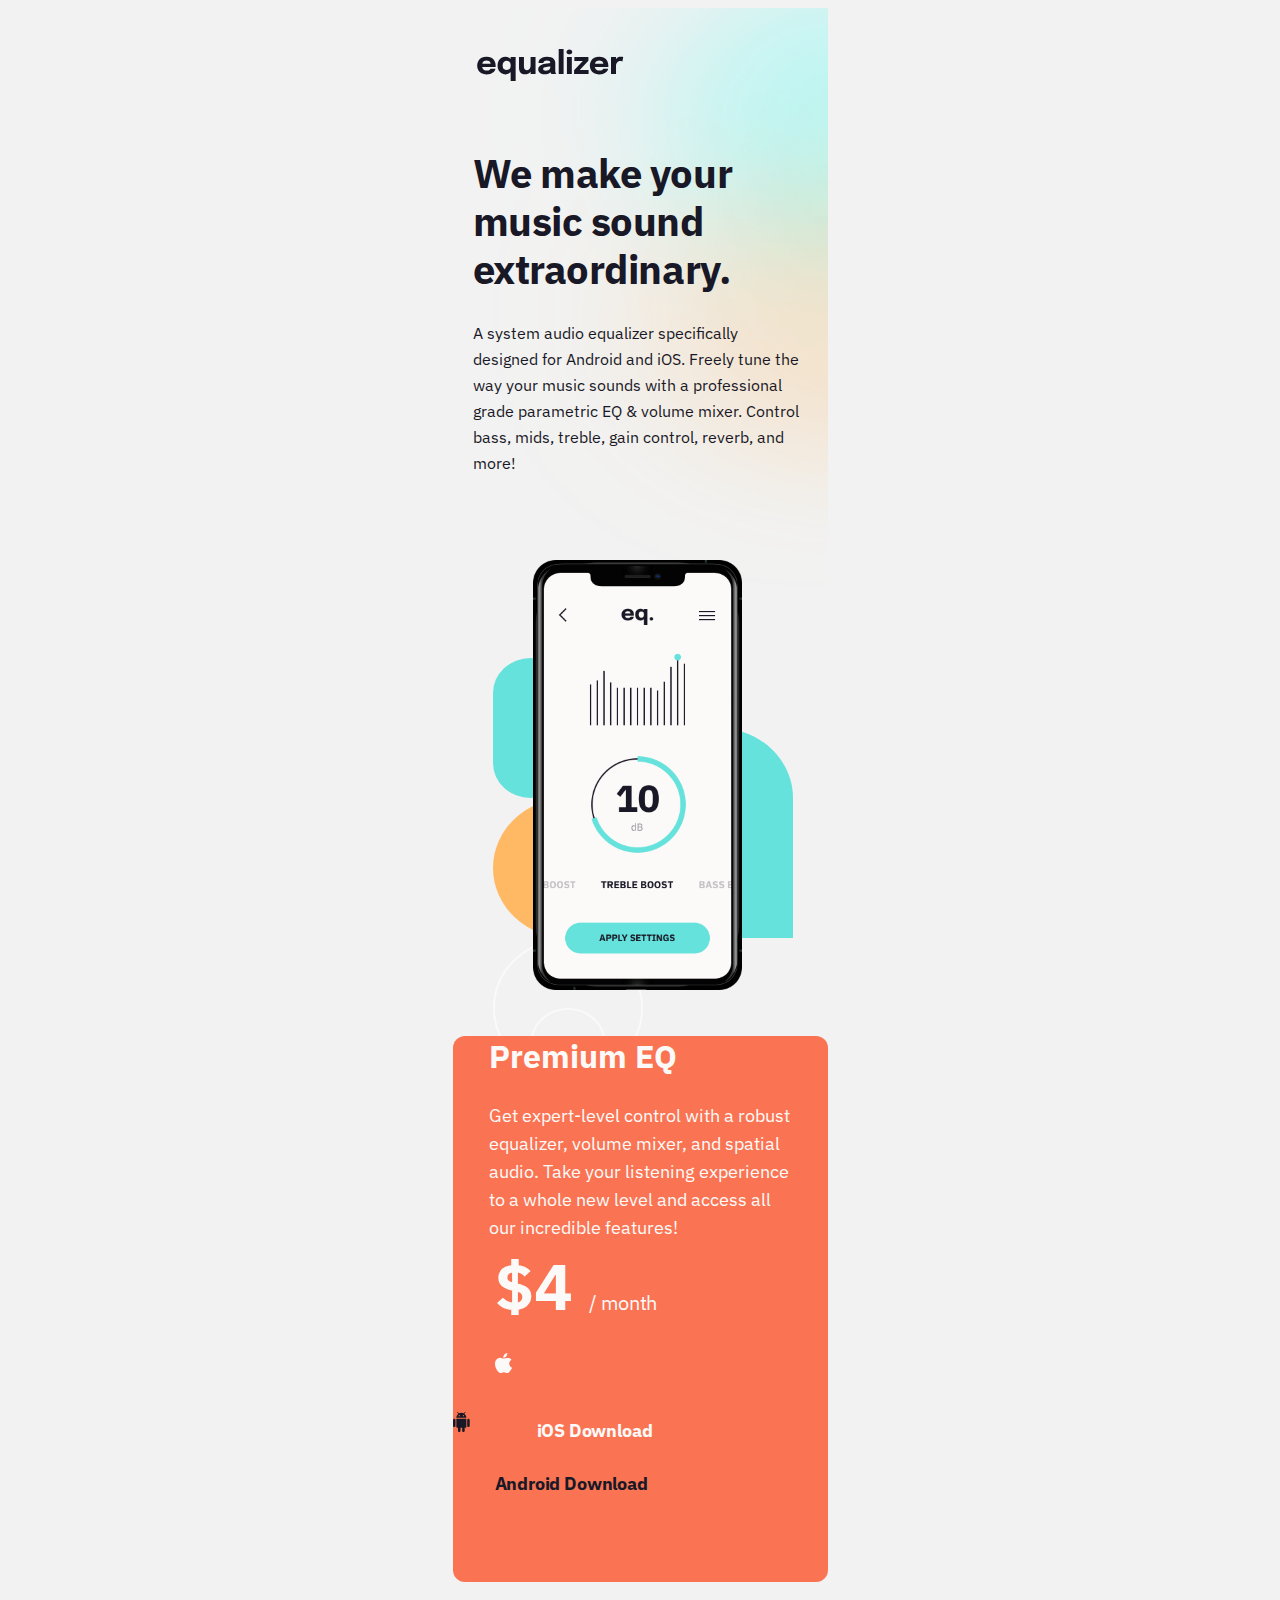
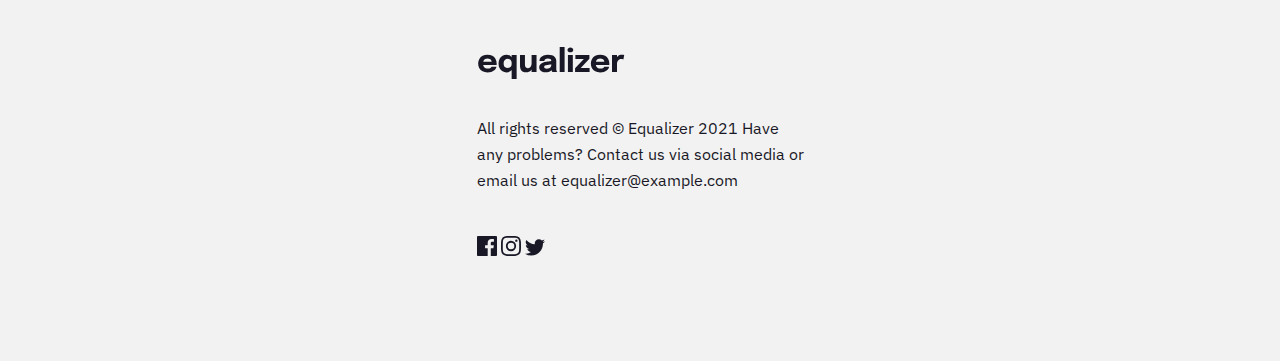
==== index.html @ 26d9dbaf "deleted starter code" ====
<!DOCTYPE html>
<html lang="en">
  <head>
    <meta charset="UTF-8" />
    <meta name="viewport" content="width=device-width, initial-scale=1.0" />
    <link
      rel="icon"
      type="image/png"
      sizes="32x32"
      href="./assets/favicon-32x32.png"
    />
    <link rel="preconnect" href="https://fonts.googleapis.com" />
    <link rel="preconnect" href="https://fonts.gstatic.com" crossorigin />
    <link
      href="https://fonts.googleapis.com/css2?family=IBM+Plex+Sans:wght@400;700&display=swap"
      rel="stylesheet"
    />
    <title>Frontend Mentor | Equalizer landing page</title>
    <link rel="stylesheet" href="index.css" />
  </head>
  <body>
    <div class="container">
      <img class="first-logo" src="assets/logo.svg" alt="" />
      <h1>We make your music sound extraordinary.</h1>
      <p class="first-p">
        A system audio equalizer specifically designed for Android and iOS.
        Freely tune the way your music sounds with a professional grade
        parametric EQ & volume mixer. Control bass, mids, treble, gain control,
        reverb, and more!
      </p>
      <img class="illustration-img" src="assets/illustration-app.png" alt="" />
      
        <div class="illustration-div"></div>
        <div class="premium-eq">
          <h2>Premium EQ</h2>
          <p class="second-p">
            Get expert-level control with a robust equalizer, volume mixer, and
            spatial audio. Take your listening experience to a whole new level
            and access all our incredible features!
          </p>
          <span class="price">$4</span><span class="month">/ month</span>
          <div class="ios">
            <img src="assets/icon-apple.svg" alt="" />
            <div class="ios">iOS Download</div>
          </div>
          <div>
            <img src="assets/icon-android.svg" alt="" />
            <div class="android">Android Download</div>
          </div>
        </div>
      <img class="second-logo" src="assets/logo.svg" alt="" />
      <p class="third-p">
        All rights reserved © Equalizer 2021 Have any problems? Contact us via
        social media or email us at equalizer@example.com
      </p>
      <div class="icons">
        <img src="assets/icon-facebook.svg" alt="" />
        <img src="assets/icon-instagram.svg" alt="" />
        <img src="assets/icon-twitter.svg" alt="" />
      </div>
    </div>
  </body>
</html>
---- index.css ----
@import url("https://fonts.google.com/IBM+Plex+Sans Display:wght@400; 700&display=swap");

:root {
  --Very-light-gray: hsl(0, 0%, 95%);
  --Red-orange: hsl(12, 94%, 65%);
  --Blue-magenta: hsl(244, 37%, 15%);
  --Magenta-green: hsl(20, 33%, 98%);
  --Blue-green: hsl(7, 33%, 98%);
  --Very-dark-blue-magenta: hsl(244, 23%, 12%);
}

body {
  background-color: #f2f2f2;
  display: flex;
  justify-content: center;
  align-items: center;
}

.container {
  width: 375px;
  height: 1945px;
  background-image: url("assets/bg-main-mobile.png"),
    url("assets/bg-pattern-2.svg");
  background-repeat: no-repeat, no-repeat;
  background-position: 0px -190px, 40px 650px;
  background-size: 800px 800px, 300px 420px;
  
}

.first-logo {
  margin-top: 39.99px;
  margin-left: 24.15px;
}

h1 {
  font-family: "IBM Plex Sans";
  font-style: normal;
  font-weight: 700;
  font-size: 40px;
  line-height: 48px;
  letter-spacing: -0.454545px;
  color: #191826;
  margin-top: 64.01px;
  margin-left: 20px;
  width: 327px;
  height: 144px;
}

.first-p {
  font-family: "IBM Plex Sans";
  font-style: normal;
  font-weight: 400;
  font-size: 16px;
  line-height: 26px;
  color: #191826;
  margin-top: 20px;
  margin-left: 20px;
  width: 327px;
  height: 156px;
}

.illustration-img {
  width: 208.97px;
  height: 430px;
  margin-top: 68px;
  margin-left: 80.67px;
  position: relative;
}

.premium {
  border: solid black;
  width: 375px;
  height: 1024px;
  border-top-left-radius: 12px;
  border-top-right-radius: 12px;
  margin-top: 68px;
  position: relative;
  margin-bottom: 1000px;
}

.premium-eq {
  width: 375px;
  height: 546px;
  position: relative;
  margin-top: 42px;
  background: #fa7453;
  border-radius: 12px;
}

h2 {
  font-family: "IBM Plex Sans";
  font-style: normal;
  font-weight: 700;
  font-size: 32px;
  line-height: 40px;
  color: #fcfaf9;
  width: 302px;
  height: 40px;
  margin-left: 36px;
}

.second-p {
  font-family: "IBM Plex Sans";
  font-style: normal;
  font-weight: 400;
  font-size: 18px;
  line-height: 28px;
  color: #fcfaf9;
  width: 302px;
  height: 140px;
  margin-left: 36px;
}

.price {
  font-family: "IBM Plex Sans";
  font-style: normal;
  font-weight: 700;
  font-size: 65px;
  line-height: 52px;
  color: #fcfaf9;
  width: 79px;
  height: 52px;
  margin-left: 42px;
}

.month {
  font-family: "IBM Plex Sans";
  font-style: normal;
  font-weight: 400;
  font-size: 20px;
  line-height: 32px;
  letter-spacing: -0.2px;
  color: #fcfaf9;
  width: 70px;
  height: 32px;
  margin-left: 16px;
  margin-top: 45px;
}

.ios {
  font-family: "IBM Plex Sans";
  font-style: normal;
  font-weight: 700;
  font-size: 18px;
  line-height: 32px;
  letter-spacing: -0.18px;
  color: #fcfaf9;
  width: 296px;
  height: 61px;
  margin-left: 42px;
  margin-top: 32px;
}

.android {
  font-family: "IBM Plex Sans";
  font-style: normal;
  font-weight: 700;
  font-size: 18px;
  line-height: 32px;
  letter-spacing: -0.18px;
  color: #191826;
  width: 296px;
  height: 61px;
  margin-left: 42px;
  margin-top: 32px;
}

.second-logo {
  margin-top: 63.99px;
  margin-left: 25.15px;
}

.third-p {
  font-family: "IBM Plex Sans";
  font-style: normal;
  font-weight: 400;
  font-size: 16px;
  line-height: 26px;
  color: #191826;
  width: 327px;
  height: 105px;
  margin-top: 32.01px;
  margin-left: 24px;
}

.icons {
  width: 100px;
  height: 20px;
  margin-bottom: 80px;
  margin-left: 24px;
}
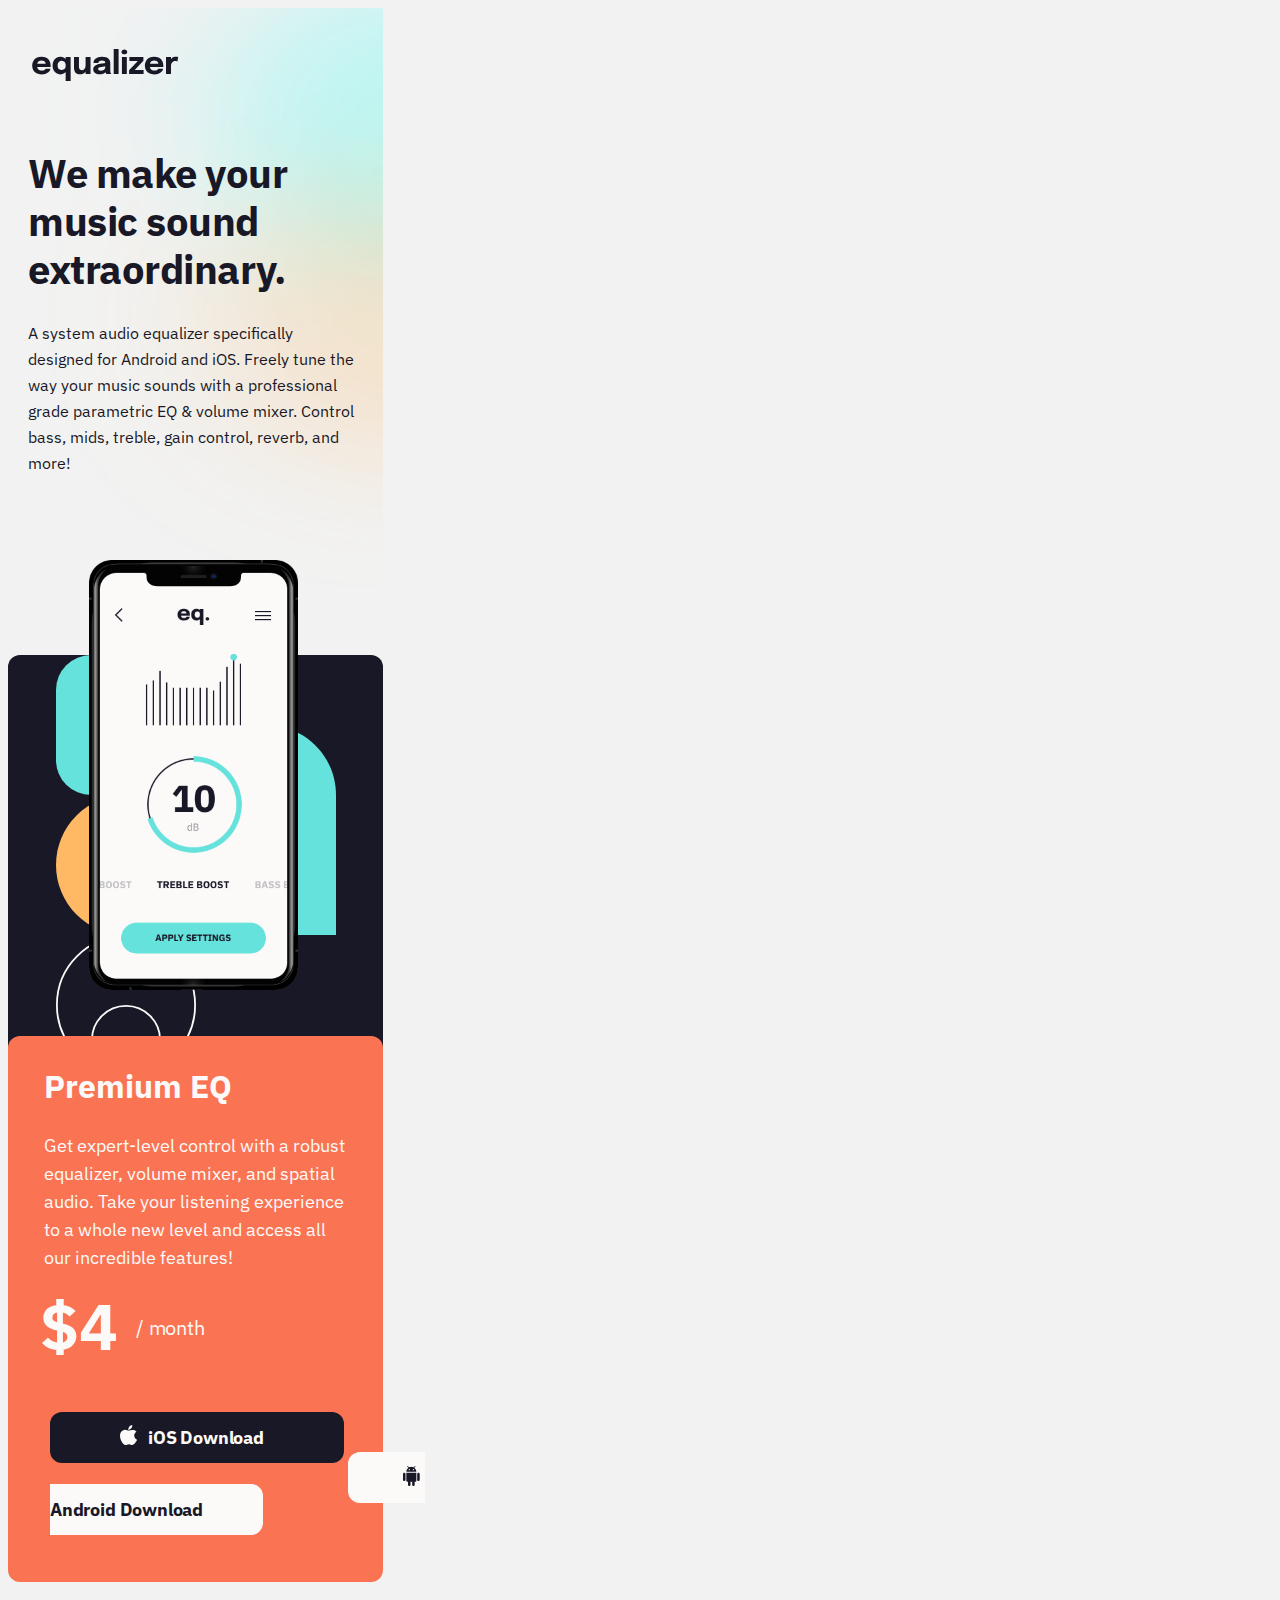
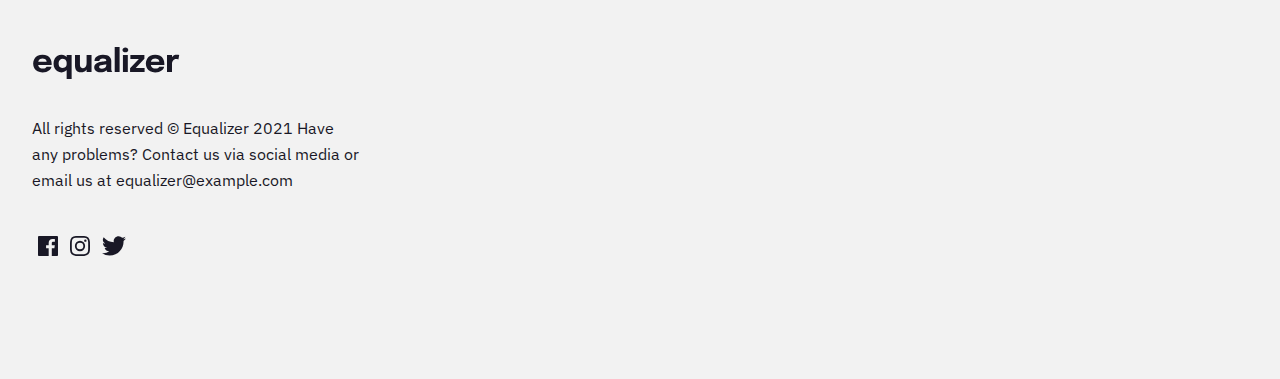
==== commit 56d1f07d: "worked on the mobile layout" ====
--- a/index.html
+++ b/index.html
@@ -31,6 +31,7 @@
       <img class="illustration-img" src="assets/illustration-app.png" alt="" />
       
         <div class="illustration-div"></div>
+        <div class="pattern2-div"></div>
         <div class="premium-eq">
           <h2>Premium EQ</h2>
           <p class="second-p">
@@ -38,16 +39,14 @@
             spatial audio. Take your listening experience to a whole new level
             and access all our incredible features!
           </p>
-          <span class="price">$4</span><span class="month">/ month</span>
-          <div class="ios">
-            <img src="assets/icon-apple.svg" alt="" />
-            <div class="ios">iOS Download</div>
+          <div class="price-div">
+          <div class="price">$4</div> 
+            <div class="month">/ month</div>
           </div>
-          <div>
-            <img src="assets/icon-android.svg" alt="" />
-            <div class="android">Android Download</div>
-          </div>
+          <a href="#" class="ios-button"><img class="ios-icon" src="assets/icon-apple.svg" alt="">iOS Download</a>
+          <a href="#" class="android-button"><img class="android-icon" src="assets/icon-android.svg" alt=""> Android Download</a>
         </div>
+        <footer>
       <img class="second-logo" src="assets/logo.svg" alt="" />
       <p class="third-p">
         All rights reserved © Equalizer 2021 Have any problems? Contact us via
@@ -58,6 +57,7 @@
         <img src="assets/icon-instagram.svg" alt="" />
         <img src="assets/icon-twitter.svg" alt="" />
       </div>
+        </footer>
     </div>
   </body>
 </html>
--- a/index.css
+++ b/index.css
@@ -11,20 +11,31 @@
 
 body {
   background-color: #f2f2f2;
-  display: flex;
-  justify-content: center;
-  align-items: center;
 }
 
 .container {
   width: 375px;
   height: 1945px;
-  background-image: url("assets/bg-main-mobile.png"),
-    url("assets/bg-pattern-2.svg");
-  background-repeat: no-repeat, no-repeat;
-  background-position: 0px -190px, 40px 650px;
-  background-size: 800px 800px, 300px 420px;
-  
+  background-image: url("assets/bg-main-mobile.png");
+  background-repeat: no-repeat;
+  background-position: 0px -190px;
+  background-size: 800px 800px;
+}
+
+.pattern2-div {
+  position: absolute;
+  width: 375px;
+  height: 600px;
+  left: 8.2px;
+  top: 655px;
+  border-top-left-radius: 12px;
+  border-top-right-radius: 12px;
+  background-image: url("assets/bg-pattern-2.svg");
+  background-repeat: no-repeat;
+  background-color: #191826;
+  background-size: 280px 420px;
+  background-position: 48px 0px;
+  z-index: -1;
 }
 
 .first-logo {
@@ -67,21 +78,9 @@
   position: relative;
 }
 
-.premium {
-  border: solid black;
-  width: 375px;
-  height: 1024px;
-  border-top-left-radius: 12px;
-  border-top-right-radius: 12px;
-  margin-top: 68px;
-  position: relative;
-  margin-bottom: 1000px;
-}
-
 .premium-eq {
   width: 375px;
   height: 546px;
-  position: relative;
   margin-top: 42px;
   background: #fa7453;
   border-radius: 12px;
@@ -96,10 +95,15 @@
   color: #fcfaf9;
   width: 302px;
   height: 40px;
-  margin-left: 36px;
+  position: relative;
+  top: 30px;
+  left: 36px;
 }
 
 .second-p {
+  position: relative;
+  top: 30px;
+  left: 36px;
   font-family: "IBM Plex Sans";
   font-style: normal;
   font-weight: 400;
@@ -108,19 +112,27 @@
   color: #fcfaf9;
   width: 302px;
   height: 140px;
-  margin-left: 36px;
+}
+
+.price-div {
+  width: 165px;
+  height: 52px;
+  position: relative;
+  top: 40px;
+  left: 42px;
 }
 
 .price {
+  width: 79px;
+  height: 52px;
   font-family: "IBM Plex Sans";
   font-style: normal;
   font-weight: 700;
   font-size: 65px;
   line-height: 52px;
   color: #fcfaf9;
-  width: 79px;
-  height: 52px;
-  margin-left: 42px;
+  position: relative;
+  right: 10px;
 }
 
 .month {
@@ -131,13 +143,20 @@
   line-height: 32px;
   letter-spacing: -0.2px;
   color: #fcfaf9;
-  width: 70px;
-  height: 32px;
-  margin-left: 16px;
-  margin-top: 45px;
-}
-
-.ios {
+  position: relative;
+  bottom: 40px;
+  left: 86px;
+}
+
+.ios-button {
+  padding: 14px 80px;
+  text-decoration: none;
+  border-radius: 12px;
+  background: #191826;
+  border: none;
+  position: relative;
+  top: 110px;
+  left: 42px;
   font-family: "IBM Plex Sans";
   font-style: normal;
   font-weight: 700;
@@ -147,11 +166,23 @@
   color: #fcfaf9;
   width: 296px;
   height: 61px;
-  margin-left: 42px;
-  margin-top: 32px;
-}
-
-.android {
+}
+
+.ios-icon {
+  position: relative;
+  top: 1px;
+  right: 10px;
+}
+
+.android-button {
+  padding: 14px 60px;
+  text-decoration: none;
+  border-radius: 12px;
+  background: #fcfaf9;
+  border: none;
+  position: relative;
+  top: 150px;
+  left: 42px;
   font-family: "IBM Plex Sans";
   font-style: normal;
   font-weight: 700;
@@ -161,8 +192,18 @@
   color: #191826;
   width: 296px;
   height: 61px;
-  margin-left: 42px;
-  margin-top: 32px;
+}
+
+.android-icon {
+  position: relative;
+  top: 2px;
+  right: 5px;
+}
+
+footer {
+  width: 375px;
+  height: 397px;
+  background-color: #f2f2f2;
 }
 
 .second-logo {
@@ -184,6 +225,8 @@
 }
 
 .icons {
+  display: flex;
+  justify-content: space-around;
   width: 100px;
   height: 20px;
   margin-bottom: 80px;
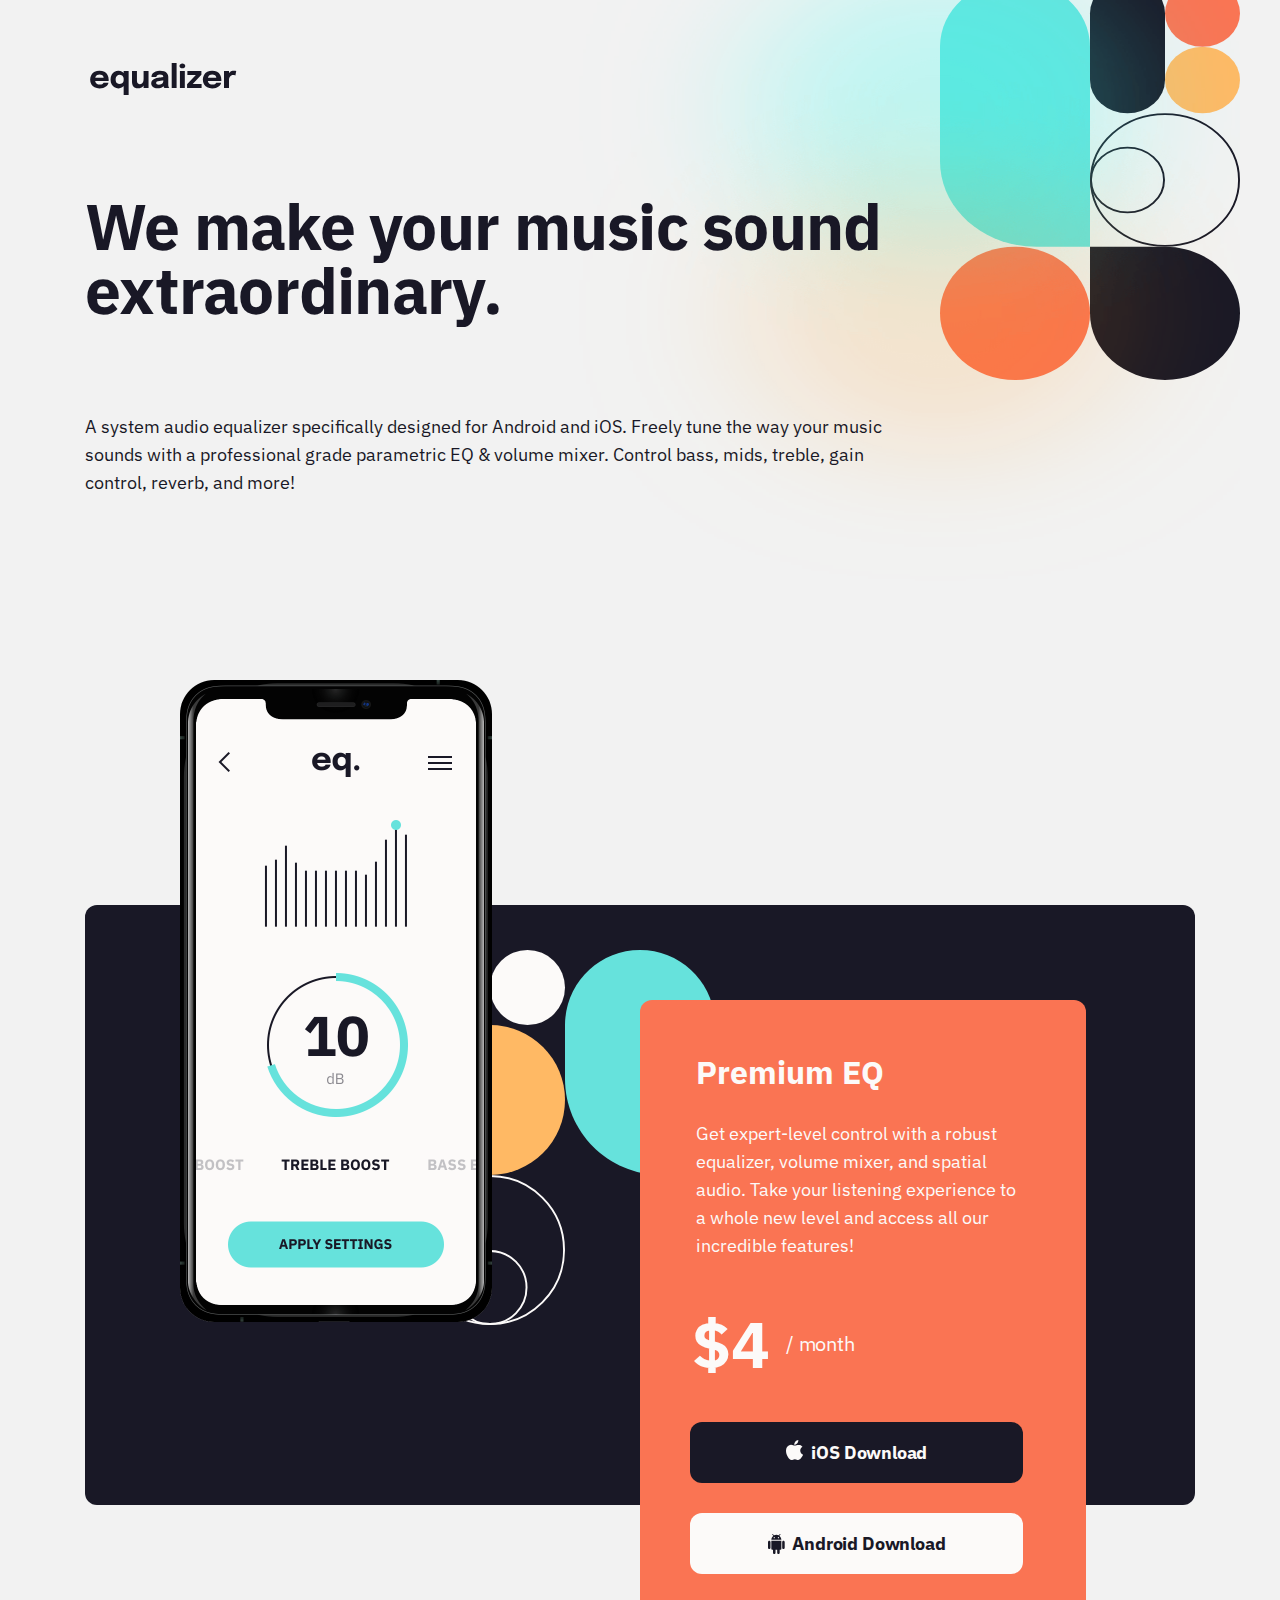
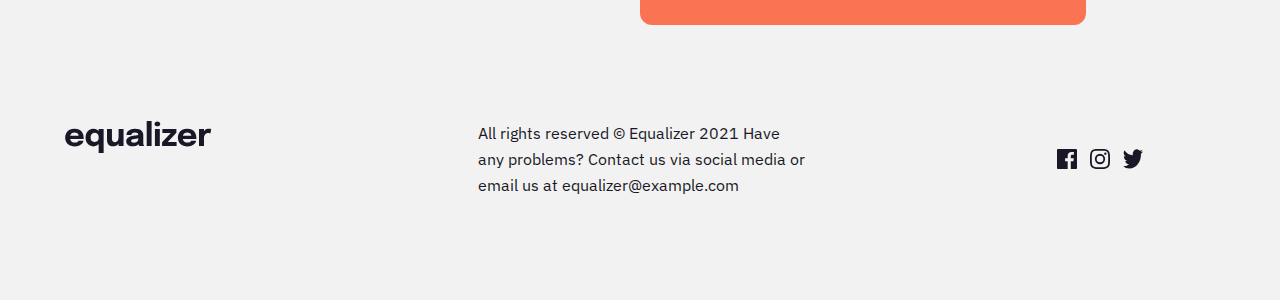
==== commit 975c6323: "finished the layout" ====
--- a/index.html
+++ b/index.html
@@ -20,6 +20,7 @@
   </head>
   <body>
     <div class="container">
+      <div class="pattern-1"></div>
       <img class="first-logo" src="assets/logo.svg" alt="" />
       <h1>We make your music sound extraordinary.</h1>
       <p class="first-p">
@@ -48,15 +49,17 @@
         </div>
         <footer>
       <img class="second-logo" src="assets/logo.svg" alt="" />
+      <div class="p-icons">
       <p class="third-p">
         All rights reserved © Equalizer 2021 Have any problems? Contact us via
         social media or email us at equalizer@example.com
       </p>
       <div class="icons">
-        <img src="assets/icon-facebook.svg" alt="" />
-        <img src="assets/icon-instagram.svg" alt="" />
-        <img src="assets/icon-twitter.svg" alt="" />
+        <img class="facebook" src="assets/icon-facebook.svg" alt="" />
+        <img class="instagram" src="assets/icon-instagram.svg" alt="" />
+        <img class="twitter" src="assets/icon-twitter.svg" alt="" />
       </div>
+    </div>
         </footer>
     </div>
   </body>
--- a/index.css
+++ b/index.css
@@ -1,41 +1,20 @@
 @import url("https://fonts.google.com/IBM+Plex+Sans Display:wght@400; 700&display=swap");
 
-:root {
-  --Very-light-gray: hsl(0, 0%, 95%);
-  --Red-orange: hsl(12, 94%, 65%);
-  --Blue-magenta: hsl(244, 37%, 15%);
-  --Magenta-green: hsl(20, 33%, 98%);
-  --Blue-green: hsl(7, 33%, 98%);
-  --Very-dark-blue-magenta: hsl(244, 23%, 12%);
-}
 
 body {
   background-color: #f2f2f2;
+  display: flex;
+  justify-content: center;
+  align-items: center;
+  margin: auto;
 }
 
 .container {
   width: 375px;
-  height: 1945px;
   background-image: url("assets/bg-main-mobile.png");
   background-repeat: no-repeat;
-  background-position: 0px -190px;
+  background-position: 10px -190px;
   background-size: 800px 800px;
-}
-
-.pattern2-div {
-  position: absolute;
-  width: 375px;
-  height: 600px;
-  left: 8.2px;
-  top: 655px;
-  border-top-left-radius: 12px;
-  border-top-right-radius: 12px;
-  background-image: url("assets/bg-pattern-2.svg");
-  background-repeat: no-repeat;
-  background-color: #191826;
-  background-size: 280px 420px;
-  background-position: 48px 0px;
-  z-index: -1;
 }
 
 .first-logo {
@@ -54,7 +33,6 @@
   margin-top: 64.01px;
   margin-left: 20px;
   width: 327px;
-  height: 144px;
 }
 
 .first-p {
@@ -74,14 +52,30 @@
   width: 208.97px;
   height: 430px;
   margin-top: 68px;
-  margin-left: 80.67px;
-  position: relative;
+  margin-left: 85px;
+}
+
+.pattern2-div {
+  position: absolute;
+  width: 375px;
+  height: 500px;
+  left: auto;
+  right: auto;
+  top: 655px;
+  border-top-left-radius: 12px;
+  border-top-right-radius: 12px;
+  background-image: url("assets/bg-pattern-2.svg");
+  background-repeat: no-repeat;
+  background-color: #191826;
+  background-size: 280px 420px;
+  background-position: 40% 0px;
+  z-index: -1;
 }
 
 .premium-eq {
+  box-sizing: border-box;
   width: 375px;
   height: 546px;
-  margin-top: 42px;
   background: #fa7453;
   border-radius: 12px;
 }
@@ -93,49 +87,42 @@
   font-size: 32px;
   line-height: 40px;
   color: #fcfaf9;
-  width: 302px;
-  height: 40px;
-  position: relative;
-  top: 30px;
-  left: 36px;
+  padding-top: 48px;
+  padding-left: 36px;
 }
 
 .second-p {
-  position: relative;
-  top: 30px;
-  left: 36px;
   font-family: "IBM Plex Sans";
   font-style: normal;
   font-weight: 400;
   font-size: 18px;
   line-height: 28px;
   color: #fcfaf9;
-  width: 302px;
-  height: 140px;
+  padding-top: 12px;
+  padding-left: 36px;
+  padding-right: 37px;
 }
 
 .price-div {
+  padding-top: 10px;
+  padding-left: 42px;
   width: 165px;
   height: 52px;
-  position: relative;
-  top: 40px;
-  left: 42px;
+  display: flex;
+  align-items: center;
 }
 
 .price {
-  width: 79px;
-  height: 52px;
   font-family: "IBM Plex Sans";
   font-style: normal;
   font-weight: 700;
   font-size: 65px;
   line-height: 52px;
   color: #fcfaf9;
-  position: relative;
-  right: 10px;
 }
 
 .month {
+  padding-left: 16px;
   font-family: "IBM Plex Sans";
   font-style: normal;
   font-weight: 400;
@@ -143,20 +130,19 @@
   line-height: 32px;
   letter-spacing: -0.2px;
   color: #fcfaf9;
-  position: relative;
-  bottom: 40px;
-  left: 86px;
 }
 
 .ios-button {
-  padding: 14px 80px;
+  display: block;
+  display: flex;
+  justify-content: center;
+  align-items: center;
+  margin-left: 42px;
+  margin-top: 32px;
   text-decoration: none;
   border-radius: 12px;
   background: #191826;
   border: none;
-  position: relative;
-  top: 110px;
-  left: 42px;
   font-family: "IBM Plex Sans";
   font-style: normal;
   font-weight: 700;
@@ -169,20 +155,26 @@
 }
 
 .ios-icon {
-  position: relative;
-  top: 1px;
-  right: 10px;
+  padding-right: 7.8px;
+  padding-bottom: 5px;
+}
+
+.ios-button:hover {
+  cursor: pointer;
+  background-color: #66e2dc;
 }
 
 .android-button {
-  padding: 14px 60px;
+  margin-top: 16px;
+  margin-left: 42px;
+  display: block;
+  display: flex;
+  justify-content: center;
+  align-items: center;
   text-decoration: none;
   border-radius: 12px;
   background: #fcfaf9;
   border: none;
-  position: relative;
-  top: 150px;
-  left: 42px;
   font-family: "IBM Plex Sans";
   font-style: normal;
   font-weight: 700;
@@ -195,9 +187,12 @@
 }
 
 .android-icon {
-  position: relative;
-  top: 2px;
-  right: 5px;
+  padding-right: 7.8px;
+}
+
+.android-button:hover {
+  cursor: pointer;
+  background-color: #ffb964;
 }
 
 footer {
@@ -228,7 +223,235 @@
   display: flex;
   justify-content: space-around;
   width: 100px;
-  height: 20px;
   margin-bottom: 80px;
   margin-left: 24px;
 }
+
+.facebook:hover {
+  background: #fa7453;
+  cursor: pointer;
+}
+
+.instagram:hover {
+  background: #fa7453;
+  cursor: pointer;
+}
+
+.twitter:hover {
+  background: #fa7453;
+  cursor: pointer;
+}
+
+@media (min-width: 768px) {
+  .body {
+    width: 100%;
+    display: flex;
+    justify-content: center;
+    align-items: center;
+    margin: auto;
+  }
+
+  .container {
+    width: 726px;
+    background-image: url("assets/bg-main-mobile.png"),
+      url("assets/bg-pattern-1.svg");
+    background-repeat: no-repeat no-repeat;
+    background-position: 10px -190px, 550px -20px;
+    background-size: 800px 800px, 200px 300px;
+  }
+
+  .first-logo {
+    margin-top: 61.99px;
+    margin-left: 39.15;
+  }
+
+  h1 {
+    font-weight: 700;
+    font-size: 64px;
+    line-height: 64px;
+    letter-spacing: -0.727273px;
+    color: #191826;
+    margin-top: 95.01px;
+    margin-left: 39px;
+  }
+
+  .first-p {
+    font-size: 18px;
+    line-height: 28px;
+    color: #191826;
+    margin-top: 28px;
+    margin-left: 3%;
+    width: 514px;
+    height: 112px;
+  }
+
+  .illustration-img {
+    width: 270.21px;
+    height: 556px;
+    margin-left: 80px;
+    margin-top: 100px;
+  }
+
+  .pattern2-div {
+    margin-top: 200px;
+    margin-left: 14px;
+    width: 696px;
+    border-radius: 12px;
+    background-position: 230px -50px;
+    background-size: 300px 500px;
+  }
+
+  .premium-eq {
+    width: 399px;
+    position: absolute;
+    top: 1010px;
+    left: 280px;
+  }
+
+  .ios-button {
+    margin-left: 50px;
+  }
+
+  .android-button {
+    margin-left: 50px;
+  }
+
+  h2 {
+    padding-top: 15px;
+    padding-left: 46px;
+  }
+
+  .second-p {
+    width: 302px;
+    height: 140px;
+    margin-left: 10px;
+  }
+
+  footer {
+    margin-top: 40%;
+  }
+
+  .p-icons {
+    width: 696px;
+    display: flex;
+    justify-content: space-between;
+    align-items: center;
+  }
+
+  .icons {
+    padding-top: 10%;
+  }
+}
+
+@media (min-width: 992px) {
+  .body {
+    width: 100%;
+    display: flex;
+    justify-content: center;
+    align-items: center;
+    margin: auto;
+  }
+
+  .container {
+    width: 1200px;
+    height: 1900px;
+    background-image: url("assets/bg-main-mobile.png"),
+      url("assets/bg-pattern-1.svg");
+    background-repeat: no-repeat no-repeat;
+    background-position: 500px -190px, 900px -20px;
+    background-size: 800px 800px, 300px 400px;
+  }
+
+  h1 {
+    margin-left: 45px;
+    width: 1015px;
+    height: 176px;
+  }
+
+  .first-logo {
+    margin-left: 50px;
+  }
+
+  .pattern2-div {
+    width: 1110px;
+    height: 600px;
+    margin-left: 45px;
+    margin-top: 250px;
+    background-position: 330px -30px;
+    background-size: 300px 450px;
+  }
+  .first-p {
+    margin-left: 45px;
+    width: 825px;
+    height: 102px;
+  }
+
+  .illustration-img {
+    width: 312px;
+    height: 642px;
+    position: absolute;
+    top: 580px;
+    left: 100px;
+  }
+
+  .premium-eq {
+    width: 446px;
+    height: 625px;
+    position: absolute;
+    top: 1000px;
+    left: 640px;
+  }
+
+  h2 {
+    position: relative;
+    top: 10px;
+    left: 10px;
+  }
+
+  .second-p {
+    width: 333px;
+    height: 170px;
+    position: relative;
+    left: 10px;
+  }
+
+  .price-div {
+    position: relative;
+    left: 10px;
+  }
+
+  .ios-button {
+    width: 333px;
+    height: 61px;
+    position: relative;
+    top: 20px;
+  }
+
+  .android-button {
+    width: 333px;
+    height: 61px;
+    margin-top: 50px;
+    margin-left: 50px;
+  }
+
+  footer {
+    display: flex;
+    justify-content: space-between;
+    align-items: center;
+    width: 1110px;
+    height: 79px;
+    margin-top: 1150px;
+  }
+
+  .second-logo {
+    padding-right: 150px;
+  }
+
+  .third-p {
+    padding-top: 120px;
+  }
+
+  .icons {
+    padding-top: 190px;
+  }
+}
